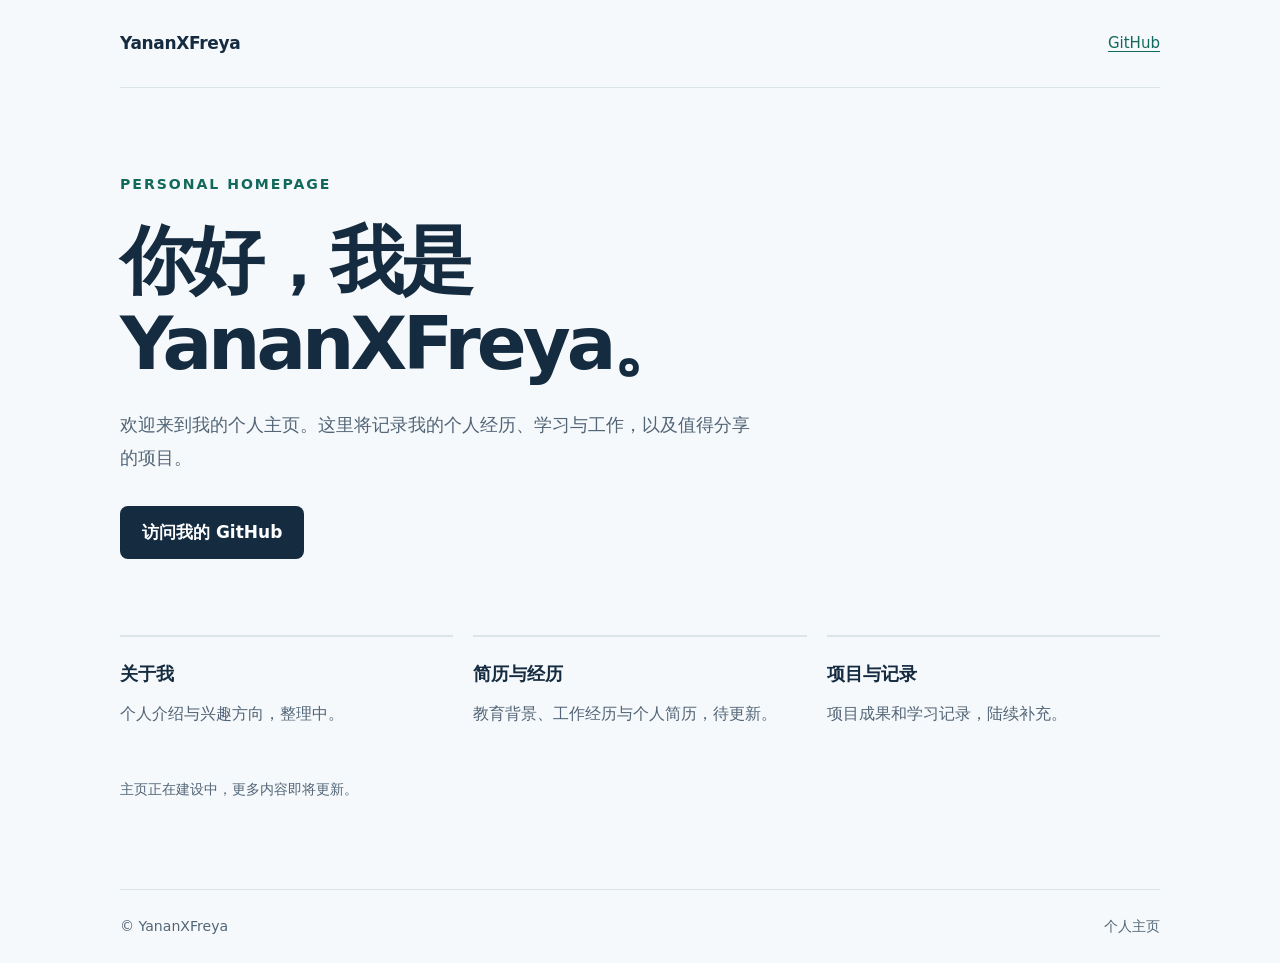
==== index.html @ f28daac6 "Add personal homepage: index.html" ====
<!doctype html>
<html lang="zh-CN">
<head>
  <meta charset="utf-8">
  <meta name="viewport" content="width=device-width, initial-scale=1">
  <meta name="description" content="YananXFreya 的个人主页。简历、个人经历与项目记录将陆续更新。">
  <meta name="color-scheme" content="light">
  <title>YananXFreya · 个人主页</title>
  <style>
    :root { color-scheme: light; --ink: #142b40; --muted: #526577; --accent: #11685b; --line: #dce5e8; }
    * { box-sizing: border-box; }
    body { margin: 0; background: #f6f9fb; color: var(--ink); font: 17px/1.8 system-ui, -apple-system, "Segoe UI", "Microsoft YaHei", sans-serif; }
    a { color: var(--accent); text-underline-offset: .22em; }
    a:focus-visible { outline: 3px solid var(--accent); outline-offset: 5px; }
    .wrap { width: min(100% - 48px, 1040px); margin: 0 auto; }
    header { display: flex; align-items: center; justify-content: space-between; gap: 24px; padding: 28px 0; border-bottom: 1px solid var(--line); }
    .brand { font-weight: 700; letter-spacing: -.02em; text-decoration: none; color: var(--ink); }
    .github { font-size: .94rem; }
    main { padding: 84px 0 72px; }
    .eyebrow { color: var(--accent); font-size: .88rem; letter-spacing: .14em; font-weight: 650; }
    h1 { font-size: clamp(2.5rem, 6.4vw, 4.6rem); letter-spacing: -.055em; line-height: 1.13; margin: 22px 0 24px; overflow-wrap: anywhere; }
    .intro { max-width: 630px; color: var(--muted); font-size: 1.13rem; margin: 0; }
    .button { display: inline-flex; margin-top: 32px; padding: 11px 22px; border-radius: 8px; background: var(--ink); color: #fff; text-decoration: none; font-weight: 600; }
    .button:hover { background: #23455f; }
    .sections { display: grid; grid-template-columns: repeat(3, minmax(0, 1fr)); gap: 20px; margin-top: 76px; }
    .section { border-top: 2px solid var(--line); padding-top: 20px; }
    h2 { font-size: 1.15rem; margin: 0 0 10px; }
    .section p { color: var(--muted); font-size: 1rem; margin: 0; }
    .note { margin-top: 48px; color: var(--muted); font-size: .9rem; }
    footer { border-top: 1px solid var(--line); padding: 24px 0; color: var(--muted); font-size: .88rem; display: flex; justify-content: space-between; gap: 16px; flex-wrap: wrap; }
    @media (max-width: 640px) {
      .wrap { width: calc(100% - 36px); }
      header { padding: 22px 0; }
      main { padding: 54px 0 48px; }
      .sections { grid-template-columns: 1fr; gap: 28px; margin-top: 50px; }
    }
  </style>
</head>
<body>
  <div class="wrap">
    <header>
      <a class="brand" href="./" aria-label="YananXFreya 个人主页">YananXFreya</a>
      <a class="github" href="https://github.com/YananXFreya">GitHub</a>
    </header>
    <main>
      <div class="eyebrow">PERSONAL HOMEPAGE</div>
      <h1>你好，我是<br>YananXFreya。</h1>
      <p class="intro">欢迎来到我的个人主页。这里将记录我的个人经历、学习与工作，以及值得分享的项目。</p>
      <a class="button" href="https://github.com/YananXFreya">访问我的 GitHub</a>
      <div class="sections" aria-label="主页内容">
        <section class="section">
          <h2>关于我</h2>
          <p>个人介绍与兴趣方向，整理中。</p>
        </section>
        <section class="section">
          <h2>简历与经历</h2>
          <p>教育背景、工作经历与个人简历，待更新。</p>
        </section>
        <section class="section">
          <h2>项目与记录</h2>
          <p>项目成果和学习记录，陆续补充。</p>
        </section>
      </div>
      <p class="note">主页正在建设中，更多内容即将更新。</p>
    </main>
    <footer><span>© YananXFreya</span><span>个人主页</span></footer>
  </div>
</body>
</html>
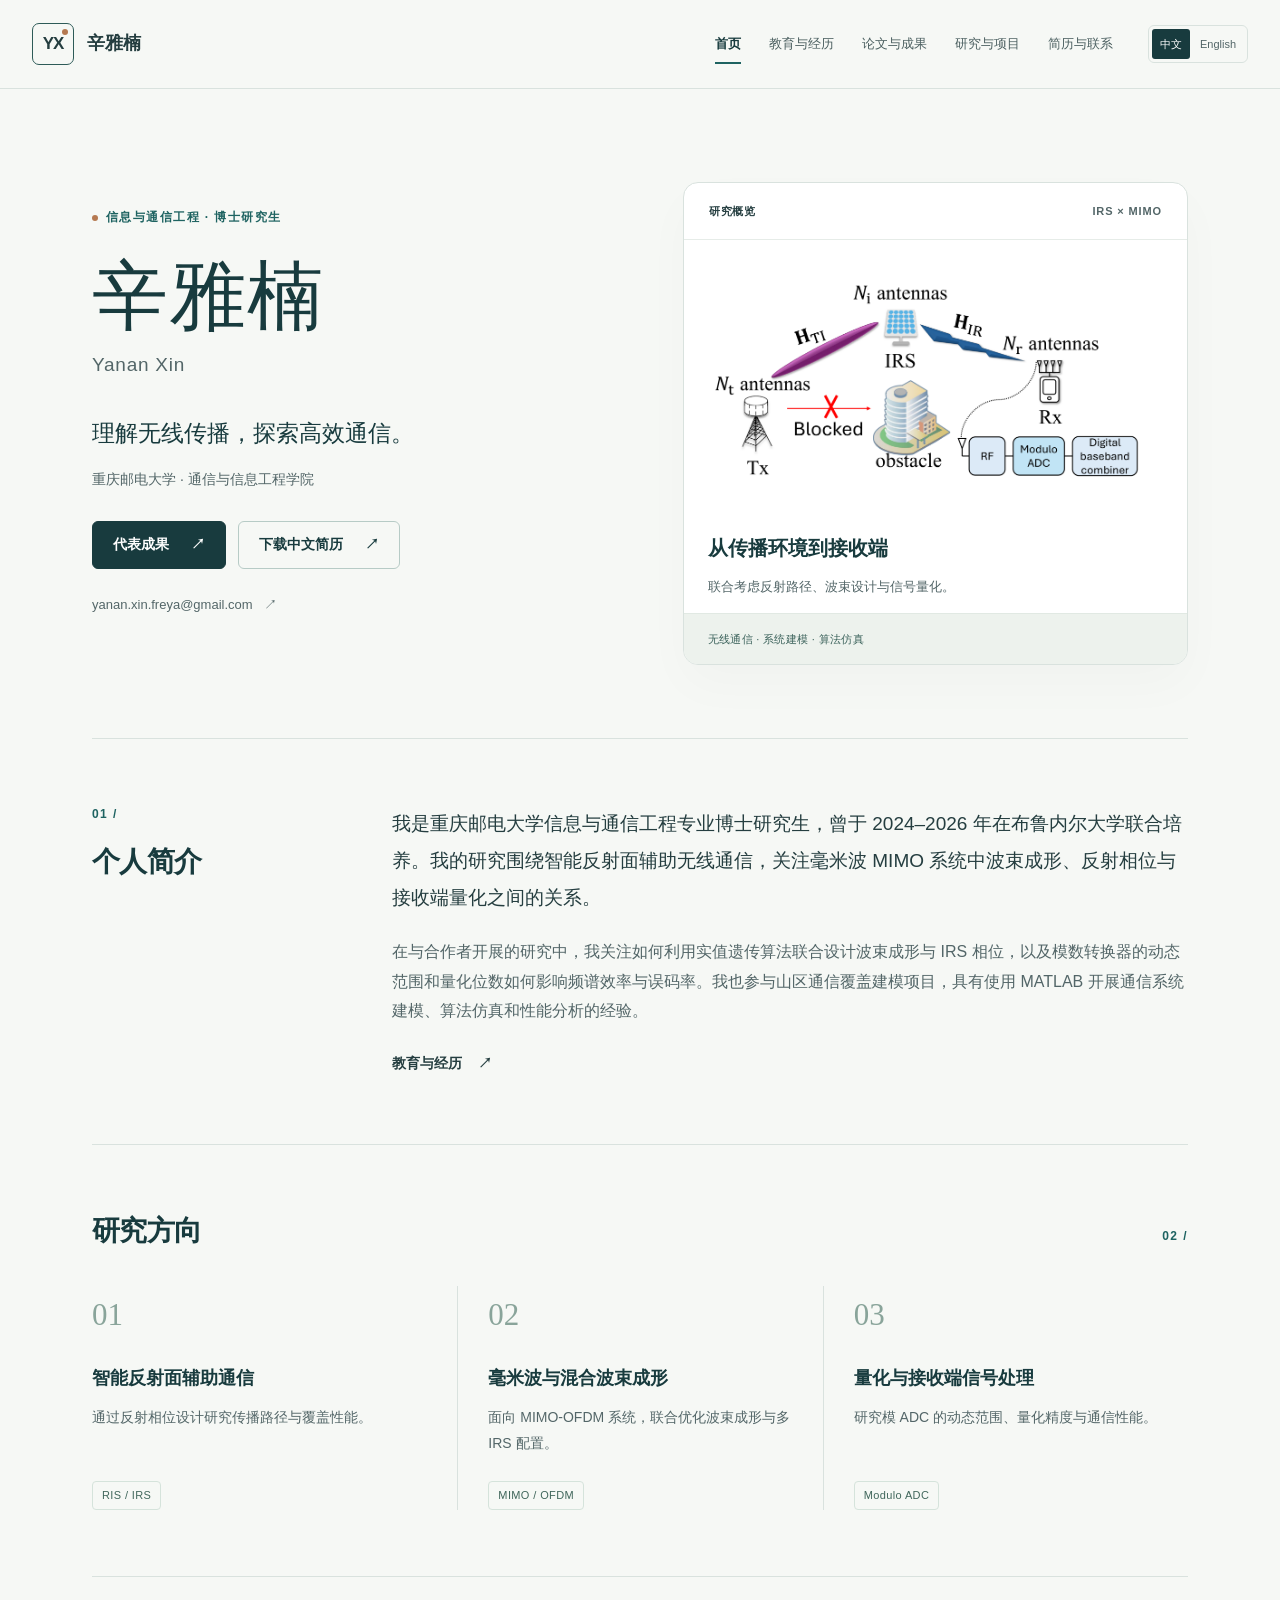
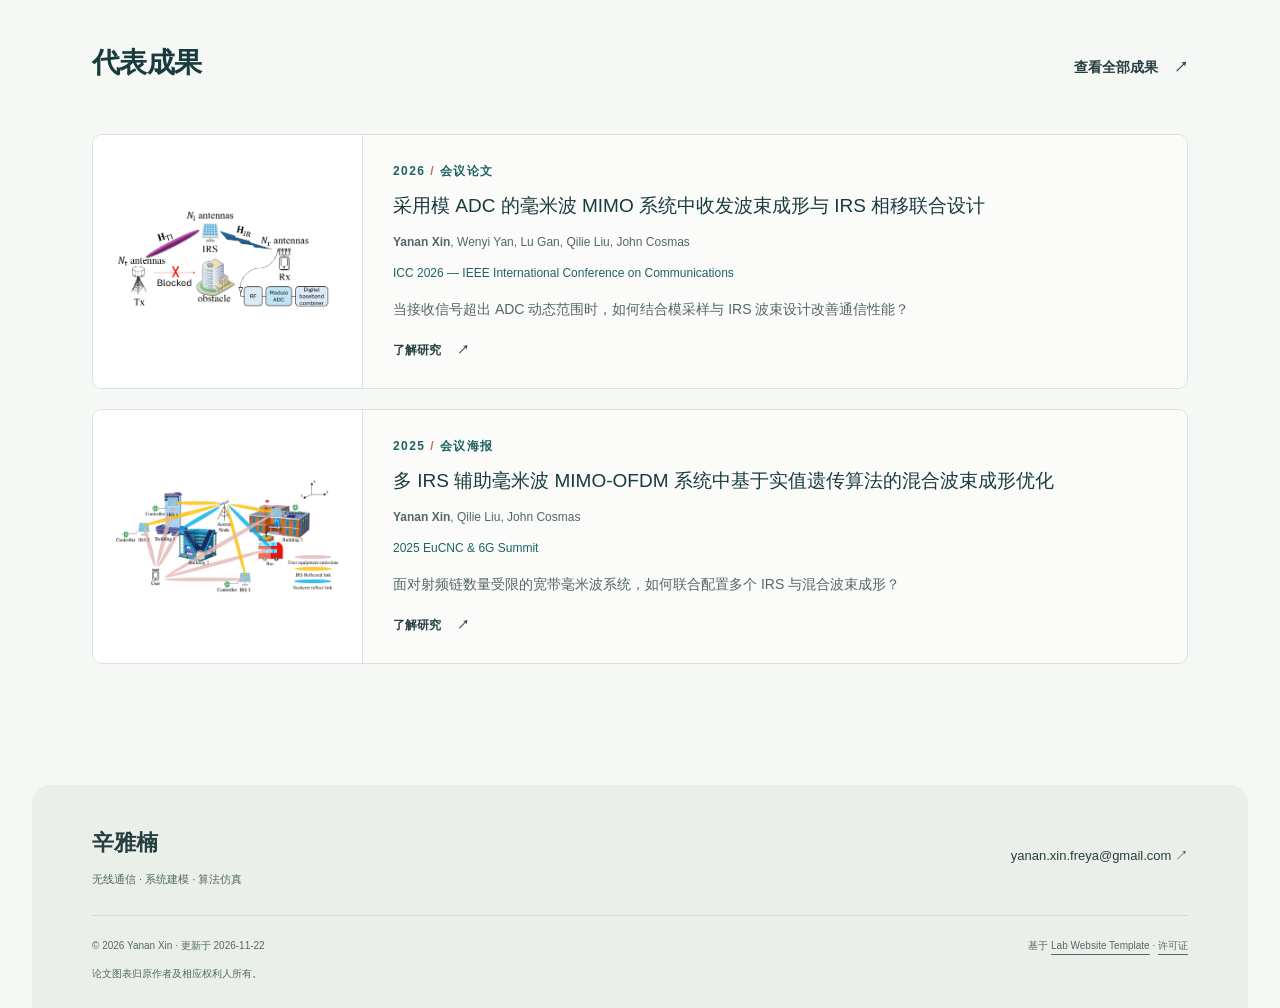
==== commit 8d1eb847: "Build bilingual personal academic website with verified content and public CVs" ====
--- a/index.html
+++ b/index.html
@@ -1,69 +1,29 @@
 <!doctype html>
-<html lang="zh-CN">
-<head>
-  <meta charset="utf-8">
-  <meta name="viewport" content="width=device-width, initial-scale=1">
-  <meta name="description" content="YananXFreya 的个人主页。简历、个人经历与项目记录将陆续更新。">
-  <meta name="color-scheme" content="light">
-  <title>YananXFreya · 个人主页</title>
-  <style>
-    :root { color-scheme: light; --ink: #142b40; --muted: #526577; --accent: #11685b; --line: #dce5e8; }
-    * { box-sizing: border-box; }
-    body { margin: 0; background: #f6f9fb; color: var(--ink); font: 17px/1.8 system-ui, -apple-system, "Segoe UI", "Microsoft YaHei", sans-serif; }
-    a { color: var(--accent); text-underline-offset: .22em; }
-    a:focus-visible { outline: 3px solid var(--accent); outline-offset: 5px; }
-    .wrap { width: min(100% - 48px, 1040px); margin: 0 auto; }
-    header { display: flex; align-items: center; justify-content: space-between; gap: 24px; padding: 28px 0; border-bottom: 1px solid var(--line); }
-    .brand { font-weight: 700; letter-spacing: -.02em; text-decoration: none; color: var(--ink); }
-    .github { font-size: .94rem; }
-    main { padding: 84px 0 72px; }
-    .eyebrow { color: var(--accent); font-size: .88rem; letter-spacing: .14em; font-weight: 650; }
-    h1 { font-size: clamp(2.5rem, 6.4vw, 4.6rem); letter-spacing: -.055em; line-height: 1.13; margin: 22px 0 24px; overflow-wrap: anywhere; }
-    .intro { max-width: 630px; color: var(--muted); font-size: 1.13rem; margin: 0; }
-    .button { display: inline-flex; margin-top: 32px; padding: 11px 22px; border-radius: 8px; background: var(--ink); color: #fff; text-decoration: none; font-weight: 600; }
-    .button:hover { background: #23455f; }
-    .sections { display: grid; grid-template-columns: repeat(3, minmax(0, 1fr)); gap: 20px; margin-top: 76px; }
-    .section { border-top: 2px solid var(--line); padding-top: 20px; }
-    h2 { font-size: 1.15rem; margin: 0 0 10px; }
-    .section p { color: var(--muted); font-size: 1rem; margin: 0; }
-    .note { margin-top: 48px; color: var(--muted); font-size: .9rem; }
-    footer { border-top: 1px solid var(--line); padding: 24px 0; color: var(--muted); font-size: .88rem; display: flex; justify-content: space-between; gap: 16px; flex-wrap: wrap; }
-    @media (max-width: 640px) {
-      .wrap { width: calc(100% - 36px); }
-      header { padding: 22px 0; }
-      main { padding: 54px 0 48px; }
-      .sections { grid-template-columns: 1fr; gap: 28px; margin-top: 50px; }
-    }
-  </style>
-</head>
-<body>
-  <div class="wrap">
-    <header>
-      <a class="brand" href="./" aria-label="YananXFreya 个人主页">YananXFreya</a>
-      <a class="github" href="https://github.com/YananXFreya">GitHub</a>
-    </header>
-    <main>
-      <div class="eyebrow">PERSONAL HOMEPAGE</div>
-      <h1>你好，我是<br>YananXFreya。</h1>
-      <p class="intro">欢迎来到我的个人主页。这里将记录我的个人经历、学习与工作，以及值得分享的项目。</p>
-      <a class="button" href="https://github.com/YananXFreya">访问我的 GitHub</a>
-      <div class="sections" aria-label="主页内容">
-        <section class="section">
-          <h2>关于我</h2>
-          <p>个人介绍与兴趣方向，整理中。</p>
-        </section>
-        <section class="section">
-          <h2>简历与经历</h2>
-          <p>教育背景、工作经历与个人简历，待更新。</p>
-        </section>
-        <section class="section">
-          <h2>项目与记录</h2>
-          <p>项目成果和学习记录，陆续补充。</p>
-        </section>
-      </div>
-      <p class="note">主页正在建设中，更多内容即将更新。</p>
-    </main>
-    <footer><span>© YananXFreya</span><span>个人主页</span></footer>
-  </div>
-</body>
-</html>
+<html lang="zh-CN" data-dark="false"><head><meta charset="utf-8"><meta name="viewport" content="width=device-width, initial-scale=1">
+<title>辛雅楠 · 首页</title><meta name="description" content="我是重庆邮电大学信息与通信工程专业博士研究生，曾于 2024–2026 年在布鲁内尔大学联合培养。我的研究围绕智能反射面辅助无线通信，关注毫米波 MIMO 系统中波束成形、反射相位与接收端量化之间的关系。"><meta name="theme-color" content="#153f40"><link rel="canonical" href="https://yananxfreya.github.io/">
+<link rel="alternate" hreflang="zh-CN" href="https://yananxfreya.github.io/zh/"><link rel="alternate" hreflang="en" href="https://yananxfreya.github.io/en/"><link rel="alternate" hreflang="x-default" href="https://yananxfreya.github.io/zh/">
+<meta property="og:title" content="辛雅楠 · 首页"><meta property="og:type" content="website"><meta property="og:url" content="https://yananxfreya.github.io/"><meta property="og:description" content="理解无线传播，探索高效通信。"><link rel="icon" type="image/svg+xml" href="/assets/favicon.svg">
+<link rel="stylesheet" href="/assets/template.css"><link rel="stylesheet" href="/assets/site.css"><script src="/assets/site.js" defer></script><script type="application/ld+json">{"@context": "https://schema.org", "@type": "Person", "name": "Yanan Xin", "alternateName": "辛雅楠", "url": "https://yananxfreya.github.io", "sameAs": ["https://github.com/YananXFreya"], "affiliation": {"@type": "CollegeOrUniversity", "name": "Chongqing University of Posts and Telecommunications"}}</script></head>
+<body data-language="zh" data-page="home" data-root="true"><a class="skip-link" href="#main">跳至正文</a>
+<header class="site-header"><div class="header-inner"><a href="/zh/" class="brand" aria-label="辛雅楠 · 首页"><span class="monogram" aria-hidden="true">YX<span></span></span><span>辛雅楠</span></a>
+<button class="menu-toggle" aria-expanded="false" aria-controls="site-nav" aria-label="展开导航"><span></span><span></span></button><nav id="site-nav" class="site-nav" aria-label="主导航"><a href="/zh/" aria-current="page">首页</a><a href="/zh/education/">教育与经历</a><a href="/zh/publications/">论文与成果</a><a href="/zh/projects/">研究与项目</a><a href="/zh/contact/">简历与联系</a></nav><div class="language-switch" aria-label="语言"><a class="lang-link" href="/zh/" lang="zh" hreflang="zh" data-lang="zh" aria-current="true">中文</a><a class="lang-link" href="/en/" lang="en" hreflang="en" data-lang="en">English</a></div></div></header>
+<main id="main"><section class="hero"><div class="hero-copy"><div class="eyebrow"><span class="status-dot"></span>信息与通信工程 · 博士研究生</div>
+      <h1>辛雅楠</h1><p class="name-sub">Yanan Xin</p>
+      <p class="tagline">理解无线传播，探索高效通信。</p><p class="affiliation">重庆邮电大学 · 通信与信息工程学院</p>
+      <div class="actions"><a class="button primary" href="/zh/publications/">代表成果<span aria-hidden="true">↗</span></a><a class="button" href="/assets/cv/yanan-xin-zh.pdf" download>下载中文简历<span aria-hidden="true">↗</span></a></div>
+      <a class="hero-email" href="mailto:yanan.xin.freya@gmail.com">yanan.xin.freya@gmail.com <span aria-hidden="true">↗</span></a></div>
+      <div class="research-panel"><div class="panel-top"><span>研究概览</span><span>IRS × MIMO</span></div>
+      <figure><img src="/assets/images/modulo-system.webp" alt="IRS 辅助毫米波 MIMO 系统与接收端模 ADC 结构图" width="1600" height="830" fetchpriority="high"><figcaption>从传播环境到接收端</figcaption></figure>
+      <p>联合考虑反射路径、波束设计与信号量化。</p><div class="panel-bottom">无线通信 · 系统建模 · 算法仿真</div></div></section><section class="about section-split"><div><span class="eyebrow">01 /</span><h2>个人简介</h2></div><div class="prose"><p class="large-text">我是重庆邮电大学信息与通信工程专业博士研究生，曾于 2024–2026 年在布鲁内尔大学联合培养。我的研究围绕智能反射面辅助无线通信，关注毫米波 MIMO 系统中波束成形、反射相位与接收端量化之间的关系。</p><p>在与合作者开展的研究中，我关注如何利用实值遗传算法联合设计波束成形与 IRS 相位，以及模数转换器的动态范围和量化位数如何影响频谱效率与误码率。我也参与山区通信覆盖建模项目，具有使用 MATLAB 开展通信系统建模、算法仿真和性能分析的经验。</p><a class="text-link" href="/zh/education/">教育与经历 <span aria-hidden="true">↗</span></a></div></section><section class="interests"><div class="section-title"><h2>研究方向</h2><span class="eyebrow">02 /</span></div><div class="grid interest-grid"><article class="interest"><span class="index">01</span><h3>智能反射面辅助通信</h3><p>通过反射相位设计研究传播路径与覆盖性能。</p><span class="topic-tag">RIS / IRS</span></article><article class="interest"><span class="index">02</span><h3>毫米波与混合波束成形</h3><p>面向 MIMO-OFDM 系统，联合优化波束成形与多 IRS 配置。</p><span class="topic-tag">MIMO / OFDM</span></article><article class="interest"><span class="index">03</span><h3>量化与接收端信号处理</h3><p>研究模 ADC 的动态范围、量化精度与通信性能。</p><span class="topic-tag">Modulo ADC</span></article></div></section><section><div class="section-title"><h2>代表成果</h2><a class="text-link" href="/zh/publications/">查看全部成果 <span aria-hidden="true">↗</span></a></div><div class="citation-container"><article class="citation">
+      <a class="citation-image" href="/zh/publications/#modulo-adc" tabindex="-1" aria-hidden="true"><img src="/assets/images/modulo-system.webp" alt="" loading="lazy" width="900" height="470"></a>
+      <div class="citation-text"><div class="eyebrow">2026 <span> / </span> 会议论文</div>
+      <h3 class="citation-title"><a href="/zh/publications/#modulo-adc">采用模 ADC 的毫米波 MIMO 系统中收发波束成形与 IRS 相移联合设计</a></h3>
+      <div class="citation-authors"><strong>Yanan Xin</strong>, Wenyi Yan, Lu Gan, Qilie Liu, John Cosmas</div><div class="citation-details">ICC 2026 — IEEE International Conference on Communications</div>
+      <p class="citation-description">当接收信号超出 ADC 动态范围时，如何结合模采样与 IRS 波束设计改善通信性能？</p>
+      <a class="text-link" href="/zh/publications/#modulo-adc">了解研究 <span aria-hidden="true">↗</span></a></div></article><article class="citation">
+      <a class="citation-image" href="/zh/publications/#multi-irs" tabindex="-1" aria-hidden="true"><img src="/assets/images/multi-irs-system.webp" alt="" loading="lazy" width="900" height="470"></a>
+      <div class="citation-text"><div class="eyebrow">2025 <span> / </span> 会议海报</div>
+      <h3 class="citation-title"><a href="/zh/publications/#multi-irs">多 IRS 辅助毫米波 MIMO-OFDM 系统中基于实值遗传算法的混合波束成形优化</a></h3>
+      <div class="citation-authors"><strong>Yanan Xin</strong>, Qilie Liu, John Cosmas</div><div class="citation-details">2025 EuCNC &amp; 6G Summit</div>
+      <p class="citation-description">面对射频链数量受限的宽带毫米波系统，如何联合配置多个 IRS 与混合波束成形？</p>
+      <a class="text-link" href="/zh/publications/#multi-irs">了解研究 <span aria-hidden="true">↗</span></a></div></article></div></section></main><footer class="site-footer"><div class="footer-main"><div><a class="footer-name" href="/zh/">辛雅楠</a><p>无线通信 · 系统建模 · 算法仿真</p></div><a href="mailto:yanan.xin.freya@gmail.com">yanan.xin.freya@gmail.com <span aria-hidden="true">↗</span></a></div><div class="footer-meta"><span>© 2026 Yanan Xin · 更新于 2026-11-22</span><span>基于 <a href="https://github.com/greenelab/lab-website-template">Lab Website Template</a> · <a href="/LICENSE.md">许可证</a></span></div><p class="rights">论文图表归原作者及相应权利人所有。</p></footer></body></html>
--- a/assets/template.css
+++ b/assets/template.css
@@ -0,0 +1 @@
+[data-dark=false]{--primary: #0795d9;--secondary: #7dd3fc;--text: #000000;--background: #ffffff;--background-alt: #fafafa;--light-gray: #e0e0e0;--gray: #808080;--dark-gray: #404040;--overlay: #00000020}[data-dark=true]{--primary: #0795d9;--secondary: #075985;--text: #ffffff;--background: #181818;--background-alt: #1c1c1c;--light-gray: #404040;--gray: #808080;--dark-gray: #b0b0b0;--overlay: #ffffff10}:root{--title: "Barlow", sans-serif;--heading: "Barlow", sans-serif;--body: "Barlow", sans-serif;--code: "Roboto Mono", monospace;--large: 1.2rem;--xl: 1.4rem;--xxl: 1.6rem;--thin: 200;--regular: 400;--semi-bold: 500;--bold: 600;--spacing: 2;--compact: 1.5;--rounded: 3px;--shadow: 0 0 10px 0 var(--overlay);--transition: 0.2s ease}*,::before,::after{box-sizing:border-box;-moz-text-size-adjust:none;-webkit-text-size-adjust:none;text-size-adjust:none}.grid{display:grid;--repeat: 3;grid-template-columns:repeat(var(--repeat), 1fr);justify-content:center;align-items:flex-start;gap:40px;margin:40px 0}.grid>*{min-width:0;min-height:0;width:100%;margin:0 !important}@media(max-width: 750px){.grid{--repeat: 2}}@media(max-width: 500px){.grid{--repeat: 1}}.grid[data-style=square]{align-items:center}.grid[data-style=square]>*{aspect-ratio:1/1}.grid[data-style=square] img{aspect-ratio:1/1;object-fit:cover;max-width:unset;max-height:unset}.grid>:where(h1,h2,h3,h4,h5,h6){display:none}.feature{display:flex;justify-content:center;align-items:center;gap:40px;margin:40px 0}.feature-image{flex-shrink:0;width:40%;aspect-ratio:3/2;border-radius:var(--rounded);overflow:hidden;box-shadow:var(--shadow)}.feature-image img{width:100%;height:100%;object-fit:cover}.feature-text{flex-grow:1}.feature-title{font-size:var(--large);text-align:center;font-family:var(--heading);font-weight:var(--semi-bold)}.feature[data-flip]{flex-direction:row-reverse}@media(max-width: 800px){.feature{flex-direction:column !important}.feature-image{width:100%;max-width:400px}}.citation-container{container-type:inline-size}.citation{display:flex;margin:20px 0;border-radius:var(--rounded);background:var(--background);overflow:hidden;box-shadow:var(--shadow)}.citation-image{position:relative;width:180px;flex-shrink:0}.citation-image img{position:absolute;inset:0;width:100%;height:100%;object-fit:contain}.citation-text{position:relative;display:inline-flex;flex-wrap:wrap;gap:10px;max-width:100%;height:min-content;padding:20px;padding-left:30px;text-align:left;overflow-wrap:break-word;z-index:0}.citation-title,.citation-authors,.citation-details,.citation-description{width:100%}.citation-title{font-weight:var(--semi-bold)}.citation-text>.icon{position:absolute;top:20px;right:20px;color:var(--light-gray);opacity:.5;font-size:30px;z-index:-1}.citation-publisher{text-transform:capitalize}.citation-description{color:var(--gray)}.citation-buttons{display:flex;flex-wrap:wrap;gap:10px}.citation-buttons .button{margin:0}.citation-text>.tags{display:inline-flex;justify-content:flex-start;margin:0}@container (max-width: 800px){.citation{flex-direction:column}.citation-image{width:unset;height:180px}}
--- a/assets/site.css
+++ b/assets/site.css
@@ -0,0 +1,12 @@
+/* Personal adaptation of Greene Lab's Lab Website Template. See LICENSE.md. */
+:root{--title:Arial,"Microsoft YaHei","PingFang SC",sans-serif;--heading:var(--title);--body:var(--title);--ink:#183b3e;--muted:#536668;--line:#d9e2de;--paper:#f6f8f5;--accent:#b57951;--rounded:12px;--shadow:0 6px 24px #143d3b08;--spacing:1.85}
+[data-dark="false"]{--primary:#1e6361;--secondary:#dfebe4;--text:#253e40;--background:#fff;--background-alt:#f6f8f5;--gray:#536668;--overlay:#143d3b08}
+html{scroll-behavior:smooth;scroll-padding-top:110px}body{margin:0;background:var(--paper);color:var(--text);font-family:var(--body);font-size:16px;line-height:1.85;-webkit-font-smoothing:antialiased}a{color:inherit;text-decoration:none;text-underline-offset:5px}a:hover{color:var(--primary)}p{margin:0 0 1.1em}h1,h2,h3{color:var(--ink);font-weight:600;line-height:1.45;margin:0 0 .8em}h1{font-size:48px;letter-spacing:-.035em}h2{font-size:28px;letter-spacing:-.025em}h3{font-size:19px}img{display:block;width:100%;height:auto;max-width:100%}button{font:inherit}::selection{background:#c9dfd5}a:focus-visible,button:focus-visible{outline:3px solid #b57951;outline-offset:5px}strong{font-weight:700}main{max-width:1160px;margin:auto;padding:0 32px}main>section{padding:66px 0;border-bottom:1px solid var(--line)}main>section:last-child{border-bottom:0}main>section.page-heading{padding:66px 0 46px}.muted{color:var(--muted)}.eyebrow{font-size:12px;letter-spacing:.09em;font-weight:600;line-height:1.6;color:var(--primary)}html[lang="zh-CN"] .eyebrow{letter-spacing:.12em}.eyebrow span{color:var(--accent)}.lead{font-size:18px;max-width:760px;color:var(--muted);line-height:1.85}.text-link{font-weight:600;font-size:14px;display:inline-flex;gap:16px;align-items:center}.text-link:hover{text-decoration:underline}.button{display:inline-flex;align-items:center;justify-content:space-between;gap:22px;padding:12px 20px;min-height:48px;border:1px solid #b7cbc6;border-radius:6px;font-size:14px;font-weight:600;line-height:1.5;background:transparent;color:var(--ink);transition:background .2s,border-color .2s}.button.primary{background:var(--ink);color:white;border-color:var(--ink)}.button:hover{background:#e2ece6;border-color:#527a73;color:var(--ink)}.button.primary:hover{background:#255b5a;color:white}.actions{display:flex;flex-wrap:wrap;gap:12px}.skip-link{position:fixed;left:16px;top:-100px;z-index:1000;background:var(--ink);color:white;padding:12px}.skip-link:focus{top:10px}.site-header{position:sticky;top:0;z-index:50;background:#f6f8f5f5;backdrop-filter:blur(16px);border-bottom:1px solid var(--line)}.header-inner{max-width:1280px;margin:auto;padding:0 32px;min-height:88px;display:flex;align-items:center;gap:35px}.brand{display:flex;align-items:center;gap:13px;font-size:18px;font-weight:700;white-space:nowrap}.monogram{width:42px;height:42px;display:grid;place-items:center;border:1px solid #2e5b58;border-radius:7px;font-size:17px;position:relative;letter-spacing:-1px}.monogram span{position:absolute;width:6px;height:6px;background:var(--accent);border-radius:50%;top:5px;right:5px}.site-nav{display:flex;gap:28px;align-items:center;margin-left:auto}.site-nav>a{font-size:13px;position:relative;padding:30px 0;color:#4c6061;white-space:nowrap}.site-nav>a[aria-current="page"]{color:var(--ink);font-weight:700}.site-nav>a[aria-current="page"]:after{content:"";position:absolute;bottom:22px;left:0;right:0;height:2px;background:var(--primary)}.language-switch{display:flex;gap:2px;padding:3px;border:1px solid var(--line);border-radius:6px;flex-shrink:0}.lang-link{font-size:11px;padding:5px 8px;color:var(--muted);border-radius:3px}.lang-link[aria-current="true"]{background:var(--ink);color:#fff}.menu-toggle{display:none}.hero{display:grid;grid-template-columns:1.05fr 1fr;gap:60px;align-items:center;min-height:650px}.hero h1{font-size:76px;font-weight:500;line-height:1.2;margin:22px 0 6px;letter-spacing:.02em}.hero .name-sub{font-size:19px;letter-spacing:.04em;color:var(--muted);margin-bottom:32px}.hero .tagline{font-size:23px;font-weight:500;line-height:1.7;color:var(--ink);max-width:470px;margin-bottom:14px}.affiliation{font-size:14px;color:var(--muted);max-width:480px}.hero .actions{margin-top:28px}.hero-email{font-size:13px;display:inline-block;margin-top:24px;color:var(--muted);overflow-wrap:anywhere}.hero-email span{margin-left:8px}.status-dot{width:6px;height:6px;display:inline-block;background:#b57951;border-radius:50%;vertical-align:middle;margin-right:8px}.research-panel{background:#fff;border:1px solid var(--line);border-radius:15px;box-shadow:0 20px 50px #143d3b06;overflow:hidden;transform:translateY(10px)}.panel-top{padding:18px 25px;display:flex;justify-content:space-between;gap:14px;font-size:11px;font-weight:600;letter-spacing:.08em;border-bottom:1px solid #e6ece8}.panel-top span:last-child{color:var(--muted)}.research-panel figure{margin:28px 24px 0}.research-panel img{aspect-ratio:1.93;object-fit:contain;max-height:270px}.research-panel figcaption{color:var(--ink);font-weight:600;font-size:20px;margin:26px 0 8px}.research-panel>p{padding:0 24px;font-size:13px;color:var(--muted)}.panel-bottom{background:#edf2ed;border-top:1px solid #e1e9e3;padding:15px 24px;color:#3b625b;font-size:11px;letter-spacing:.03em}.section-split{display:grid;grid-template-columns:230px 1fr;gap:70px}.section-split h2{margin-top:5px}.section-split .eyebrow{display:block;margin-bottom:18px}.large-text{font-size:19px;line-height:1.95}.prose>p:last-of-type{color:var(--muted);font-size:16px}.prose .text-link{margin-top:8px}.section-title{display:flex;align-items:baseline;justify-content:space-between;gap:20px;margin-bottom:30px}.section-title h2{margin:0}.interest-grid{margin:34px 0 0;gap:0!important}.interest{padding:0 30px;border-left:1px solid var(--line)}.interest:first-child{padding-left:0;border:0}.interest:last-child{padding-right:0}.index{display:block;font-family:Georgia,serif;font-size:31px;color:#89a49a;margin-bottom:22px}.interest h3{font-size:18px}.interest p{color:var(--muted);font-size:14px;min-height:58px}.topic-tag{font-size:11px;display:inline-block;line-height:1.4;border:1px solid #d5e3db;border-radius:4px;padding:6px 9px;color:#41675c;letter-spacing:.035em}.citation{border:1px solid var(--line);box-shadow:none;margin:20px 0;border-radius:10px}.citation-image{width:270px;background:white;display:block;border-right:1px solid var(--line)}.citation-image img{padding:22px;object-fit:contain}.citation-text{gap:9px;padding:27px 30px;background:#fbfcfa}.citation-title{font-size:19px;line-height:1.65;margin:0}.citation-title a:hover{text-decoration:underline}.citation-authors{font-size:12px;color:var(--muted)}.citation-details{font-size:12px;color:var(--primary)}.citation-description{font-size:14px;line-height:1.85;margin:4px 0 7px}.citation .text-link{font-size:12px}.page-heading h1{margin:14px 0 14px}.page-heading p{margin-bottom:0}.timeline{position:relative;padding-left:28px;border-left:1px solid #b6cbc2}.timeline-item{position:relative;padding-bottom:48px}.timeline-item:last-child{padding-bottom:0}.timeline-item:before{content:"";position:absolute;left:-34px;top:7px;width:11px;height:11px;border:2px solid var(--paper);background:var(--primary);border-radius:50%;box-shadow:0 0 0 1px #9cbbb0}.timeline-date{font-size:12px;font-weight:600;letter-spacing:.05em;color:var(--primary);margin-bottom:11px}.timeline-item h3,.visit h3{font-size:23px;margin-bottom:8px}.degree{font-weight:600;margin-bottom:9px}.timeline-item p:not(.degree),.visit p:not(.degree){font-size:14px;color:var(--muted)}.visit{background:#eaf0ea;border:1px solid var(--line);padding:28px;border-radius:10px}.skill-list{display:grid;grid-template-columns:1fr 1fr;gap:35px}.skill-list h3{font-size:17px}.skill-list p{font-size:14px;color:var(--muted)}.paper-nav{display:flex;gap:30px;padding:24px 0;border-bottom:1px solid var(--line);font-size:13px;font-weight:600}.paper-nav a{display:inline-flex;gap:12px}.publication{padding:58px 0;border-bottom:1px solid var(--line);scroll-margin-top:105px}.publication-header{max-width:950px}.publication h2{font-size:28px;line-height:1.6;margin:12px 0 15px}.original-title{font-size:15px;line-height:1.7;color:var(--muted)}.authors{font-size:14px;margin-bottom:12px}.venue{font-size:15px;color:var(--primary);font-weight:600;margin-bottom:5px}.publication-header .muted,.doi{font-size:13px;margin-bottom:5px;overflow-wrap:anywhere}.doi a{text-decoration:underline}.publication-header .actions{margin:23px 0 34px}.publication-header .button{font-size:12px;min-height:43px}.research-summary{display:grid;grid-template-columns:repeat(3,minmax(0,1fr));gap:30px;border-top:1px solid var(--line);padding-top:30px}.research-summary h3{font-size:15px}.research-summary p{font-size:14px;line-height:1.95;color:var(--muted)}.figure-heading{font-size:17px;margin-top:28px;margin-bottom:22px}.figure-grid{display:grid;grid-template-columns:1fr 1fr;gap:30px}.figure-grid figure{margin:0;border:1px solid var(--line);border-radius:10px;background:white;overflow:hidden}.figure-grid figure>a{display:flex;align-items:center;justify-content:center;height:330px;padding:25px}.figure-grid img{width:100%;height:100%;object-fit:contain}.figure-grid figcaption{padding:19px 24px;background:#eef3ee;font-size:12px;line-height:1.9;color:#47605d;border-top:1px solid var(--line)}.editorial-note{padding:28px 0 45px;font-size:12px;color:var(--muted)}main>section.projects{padding-top:0}.project{display:grid;grid-template-columns:90px 1fr;gap:35px;padding:42px 0;border-bottom:1px solid var(--line)}.project:last-child{border:0;padding-bottom:0}.project-number{font:40px/1.5 Georgia,serif;color:#8eaa9e}.project h2{font-size:25px;margin:10px 0}.project-category{font-size:13px;color:var(--primary);margin-bottom:20px}.project>div>p:not(.project-category){max-width:800px;font-size:15px}.project-outcome{color:var(--muted)}.contact-grid{display:grid;grid-template-columns:1fr 1fr;gap:60px}.cv-panel{background:#e7eee6;border:1px solid #d6e0d5;border-radius:12px;padding:34px;position:relative}.cv-panel h2{margin-top:15px}.cv-panel p{font-size:14px;color:#47605d;position:relative;z-index:1}.cv-mark{font:70px/1 Georgia,serif;color:#809e87;display:flex;align-items:end;gap:20px;margin:35px 0}.cv-mark span{font:11px/1.6 Arial,sans-serif;letter-spacing:.14em;border-bottom:1px solid #809e87;padding:0 30px 3px 0}.cv-downloads{display:flex;flex-direction:column;gap:12px}.contact-info{padding:10px 0}.contact-info>p{color:var(--muted);font-size:15px}.contact-info dl{margin:30px 0}.contact-info dt{font-size:12px;color:var(--muted);margin-bottom:6px}.contact-info dd{font-size:16px;margin:0 0 25px;overflow-wrap:anywhere}.contact-info dd a{text-decoration:underline;text-decoration-color:#b6cbc2}.site-footer{max-width:1216px;margin:35px auto 0;padding:38px 60px 24px;background:#eaf0e9;border-radius:18px 18px 0 0}.footer-main{display:flex;justify-content:space-between;align-items:center;gap:20px;padding-bottom:25px;border-bottom:1px solid #cfdcd2}.footer-name{font-size:22px;font-weight:600}.footer-main p{font-size:11px;color:var(--muted);margin:6px 0 0}.footer-main>a{font-size:13px;overflow-wrap:anywhere}.footer-meta{display:flex;flex-wrap:wrap;justify-content:space-between;gap:14px;font-size:10px;color:var(--muted);margin-top:21px}.footer-meta a{text-decoration:underline}.rights{font-size:10px;color:var(--muted);margin:10px 0 0}html[lang="en"] .hero h1{font-family:Georgia,serif;font-size:78px;letter-spacing:-.05em}html[lang="en"] .hero .tagline{font-size:23px;line-height:1.5}html[lang="en"] .name-sub{font-size:13px;letter-spacing:.01em}html[lang="en"] .hero .eyebrow{font-size:10px;letter-spacing:.035em}html[lang="en"] .interest p{min-height:78px}
+@container (max-width:800px){.citation-image{height:230px;width:auto;border-right:0;border-bottom:1px solid var(--line)}}
+@media(min-width:751px){.interest-grid{--repeat:3}}
+@media(max-width:1100px){.header-inner{gap:20px;padding:0 25px}.site-nav{gap:18px}.site-nav>a{font-size:12px}.hero{gap:35px}.hero h1{font-size:66px}.section-split{grid-template-columns:180px 1fr;gap:45px}.contact-grid{gap:40px}html[lang="en"] .hero h1{font-size:65px}}
+@media(max-width:900px){.header-inner{flex-wrap:wrap;gap:0;min-height:76px;padding:16px 24px}.brand{margin-right:auto}.language-switch{margin-left:18px}.site-nav{order:4;flex-basis:100%;justify-content:space-between;gap:14px}.site-nav>a{padding:16px 0 5px;font-size:12px}.site-nav>a[aria-current="page"]:after{bottom:0}.js .menu-toggle{display:flex;flex-direction:column;justify-content:center;gap:6px;width:40px;height:40px;border:1px solid var(--line);background:transparent;border-radius:5px;align-items:center;cursor:pointer}.menu-toggle span{height:1px;background:var(--ink);width:17px}.js .site-nav{display:none}.js .site-nav.is-open{display:flex}.hero{min-height:0;padding:58px 0!important;gap:30px}.hero .tagline{font-size:20px}.hero .eyebrow{font-size:10px}.hero h1{font-size:58px}.hero .name-sub{margin-bottom:22px}.hero .button{padding:11px 13px;font-size:12px;gap:12px}.research-panel figure{margin:20px 17px 0}.research-panel figcaption{font-size:16px}.research-panel>p{font-size:12px;padding:0 17px}.panel-top{padding:14px 17px;font-size:10px}.panel-bottom{padding:12px 17px;font-size:10px}.section-split{grid-template-columns:140px 1fr;gap:28px}.research-summary{gap:22px}.figure-grid figure>a{height:260px}.interest{padding:0 20px}.interest h3{font-size:16px}.interest p{font-size:13px}.contact-grid{gap:28px}.cv-panel{padding:26px}.site-footer{margin-top:20px;border-radius:0;padding:32px}.footer-main>a{font-size:12px}}
+@media(max-width:700px){main{padding:0 24px}main>section{padding:42px 0}main>section.page-heading{padding:38px 0 30px}.hero{grid-template-columns:1fr;gap:28px}.hero h1{font-size:67px}.hero .eyebrow{font-size:11px}.hero .name-sub{font-size:17px}.hero .tagline{font-size:22px;margin-bottom:10px}.hero .affiliation{font-size:13px}.hero .actions{margin-top:24px}.hero .button{font-size:13px;padding:12px 16px}.research-panel{transform:none;max-width:560px;width:100%}.research-panel figure{margin:22px 24px 0}.research-panel img{max-height:240px}.research-panel figcaption{font-size:19px;margin-top:22px}.research-panel>p{padding:0 24px;font-size:13px}.panel-top{padding:15px 24px}.panel-bottom{padding:14px 24px}.section-split{grid-template-columns:1fr;gap:20px}.section-split h2{margin:0}.section-split .eyebrow{margin-bottom:10px}.large-text{font-size:17px}.prose>p:last-of-type{font-size:14px}h1{font-size:35px}h2{font-size:24px}.lead{font-size:16px}.interest-grid{grid-template-columns:1fr;margin-top:15px;gap:24px!important}.interest{padding:20px 0 0!important;border:0;border-top:1px solid var(--line)}.interest:first-child{padding-top:0!important}.interest h3{font-size:18px}.interest p{font-size:14px;min-height:0!important;max-width:440px}.index{font-size:25px;margin-bottom:8px}.section-title{margin-bottom:23px}.section-title .text-link{font-size:12px;gap:8px}.citation-text{padding:22px}.citation-title{font-size:17px}.citation-image{height:210px}.citation-image img{padding:18px}.timeline{margin-left:5px}.timeline-item h3,.visit h3{font-size:20px}.skill-list{grid-template-columns:1fr;gap:20px}.skill-list h3{margin-bottom:10px}.skill-list p{margin-bottom:0}.publication{padding:36px 0}.publication h2{font-size:23px}.original-title{font-size:13px}.research-summary{grid-template-columns:1fr;gap:14px}.research-summary p{margin-bottom:5px}.research-summary h3{font-size:16px;margin-bottom:8px}.figure-grid{grid-template-columns:1fr;gap:22px}.figure-grid figure>a{height:auto;min-height:200px;padding:18px}.figure-grid img{height:auto;max-height:360px}.figure-grid figcaption{font-size:12px;padding:16px 18px}.paper-nav{gap:22px;font-size:12px;flex-wrap:wrap}.project{grid-template-columns:1fr;gap:8px;padding:30px 0}.project-number{font-size:26px}.project h2{font-size:22px}.project>div>p:not(.project-category){font-size:14px}.contact-grid{grid-template-columns:1fr;gap:35px}.contact-info{padding:0}.footer-main{align-items:start;flex-direction:column;gap:17px}.footer-meta{flex-direction:column;gap:9px}.footer-main>a{font-size:13px}.footer-name{font-size:20px}html[lang="en"] .hero h1{font-size:68px}html[lang="en"] .hero .tagline{font-size:24px}html[lang="en"] .hero .eyebrow{font-size:10px}}
+@media(max-width:380px){main{padding:0 18px}.header-inner{padding:14px 18px}.brand{font-size:16px;gap:8px}.monogram{width:35px;height:35px;font-size:15px}.language-switch{margin-left:10px}.lang-link{padding:5px 6px}.js .menu-toggle{width:34px;height:34px}.site-nav{gap:8px;flex-wrap:wrap;justify-content:flex-start}.hero h1{font-size:60px}html[lang="en"] .hero h1{font-size:58px}.section-title{flex-wrap:wrap;gap:12px}.site-footer{padding:28px 22px}}
+@media(prefers-reduced-motion:reduce){html{scroll-behavior:auto}*,*:before,*:after{transition:none!important;animation:none!important}}
+@media print{.site-header,.site-footer,.actions,.language-switch,.paper-nav,.skip-link{display:none}body{background:white;font-size:11pt}main{max-width:none;padding:0}.hero{min-height:0}.publication,.project,figure{break-inside:avoid}a{text-decoration:none}main>section{padding:20px 0}.research-panel{box-shadow:none}}
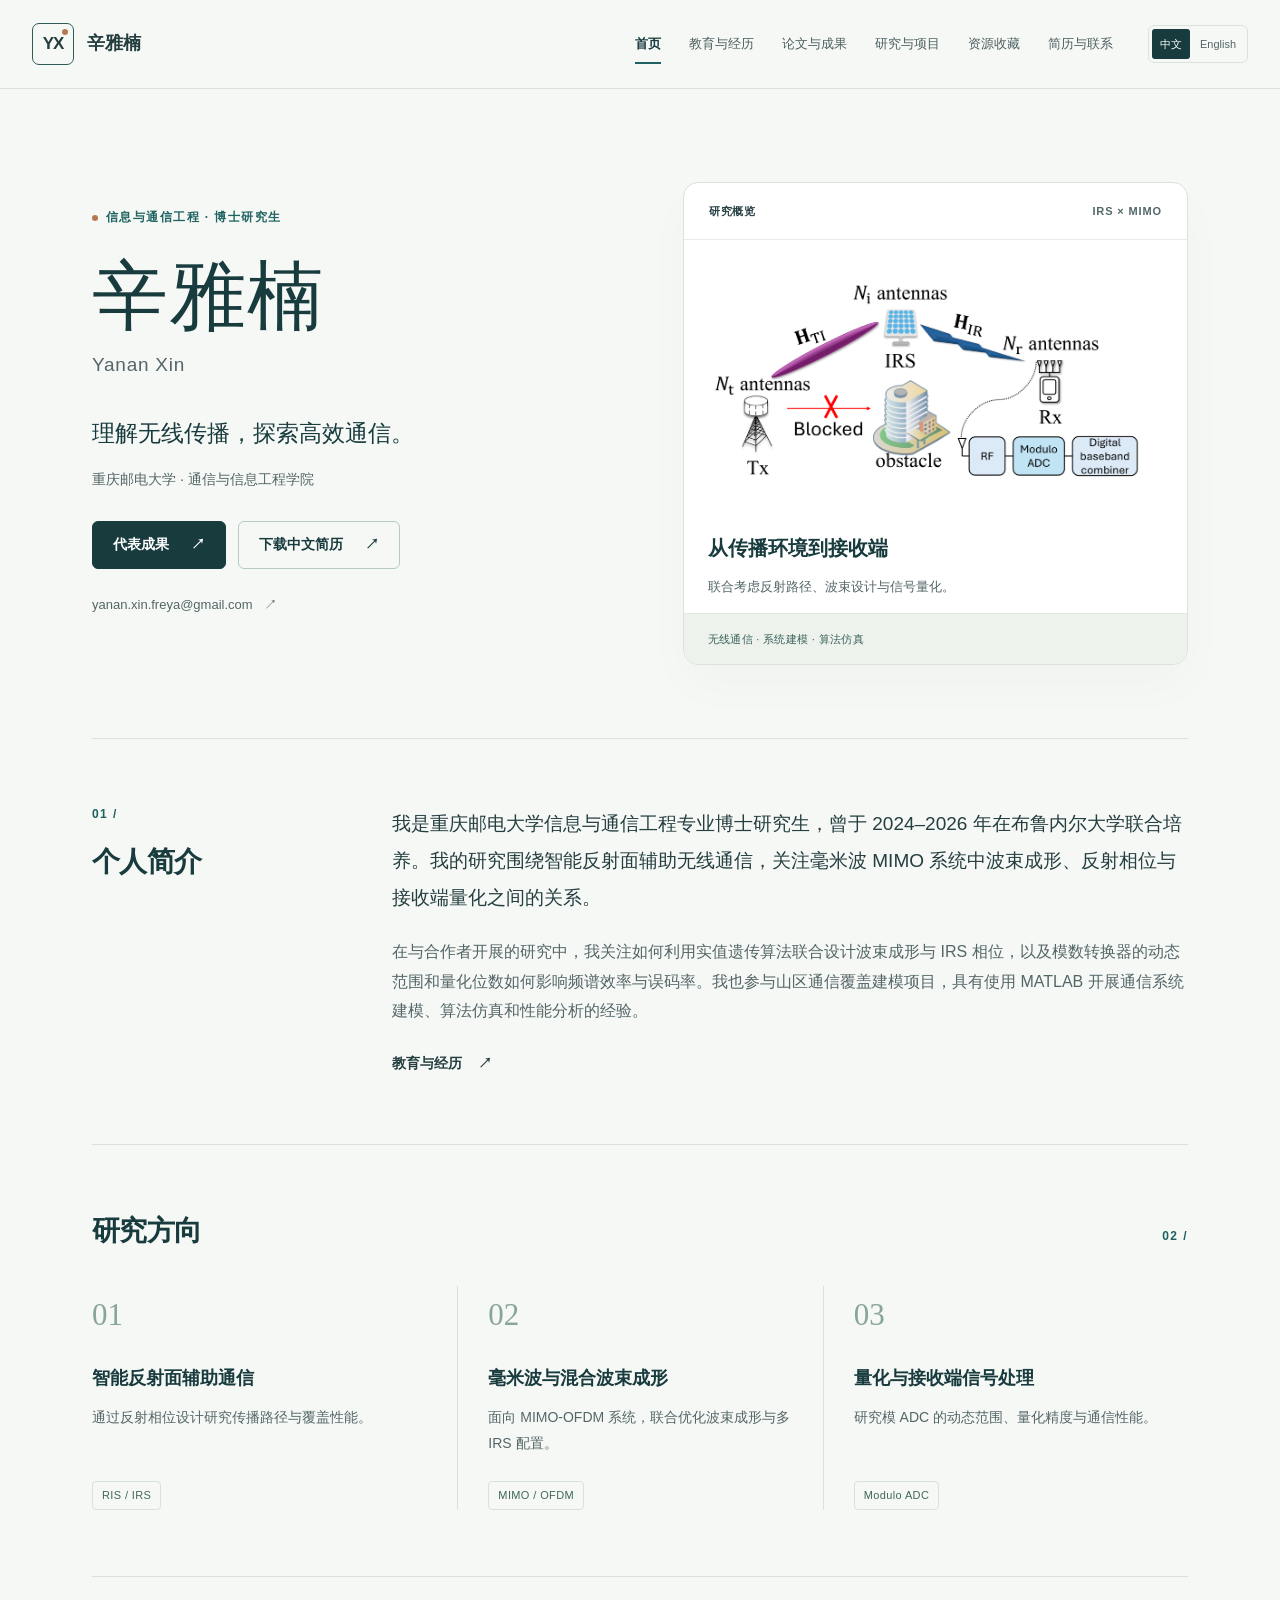
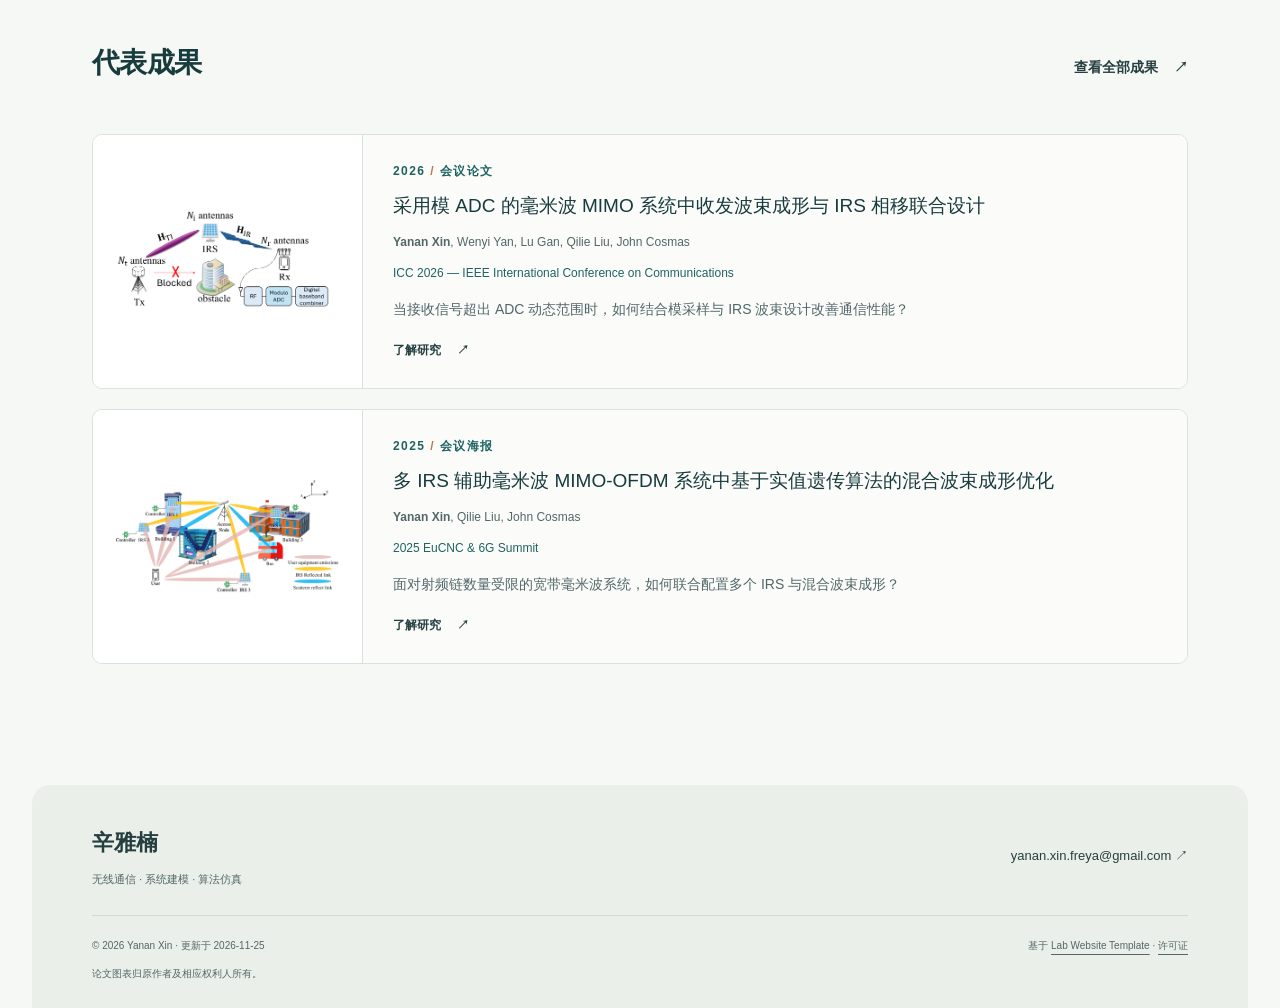
==== commit f571f6b6: "Add curated wireless system design resources" ====
--- a/index.html
+++ b/index.html
@@ -6,7 +6,7 @@
 <link rel="stylesheet" href="/assets/template.css"><link rel="stylesheet" href="/assets/site.css"><script src="/assets/site.js" defer></script><script type="application/ld+json">{"@context": "https://schema.org", "@type": "Person", "name": "Yanan Xin", "alternateName": "辛雅楠", "url": "https://yananxfreya.github.io", "sameAs": ["https://github.com/YananXFreya"], "affiliation": {"@type": "CollegeOrUniversity", "name": "Chongqing University of Posts and Telecommunications"}}</script></head>
 <body data-language="zh" data-page="home" data-root="true"><a class="skip-link" href="#main">跳至正文</a>
 <header class="site-header"><div class="header-inner"><a href="/zh/" class="brand" aria-label="辛雅楠 · 首页"><span class="monogram" aria-hidden="true">YX<span></span></span><span>辛雅楠</span></a>
-<button class="menu-toggle" aria-expanded="false" aria-controls="site-nav" aria-label="展开导航"><span></span><span></span></button><nav id="site-nav" class="site-nav" aria-label="主导航"><a href="/zh/" aria-current="page">首页</a><a href="/zh/education/">教育与经历</a><a href="/zh/publications/">论文与成果</a><a href="/zh/projects/">研究与项目</a><a href="/zh/contact/">简历与联系</a></nav><div class="language-switch" aria-label="语言"><a class="lang-link" href="/zh/" lang="zh" hreflang="zh" data-lang="zh" aria-current="true">中文</a><a class="lang-link" href="/en/" lang="en" hreflang="en" data-lang="en">English</a></div></div></header>
+<button class="menu-toggle" aria-expanded="false" aria-controls="site-nav" aria-label="展开导航"><span></span><span></span></button><nav id="site-nav" class="site-nav" aria-label="主导航"><a href="/zh/" aria-current="page">首页</a><a href="/zh/education/">教育与经历</a><a href="/zh/publications/">论文与成果</a><a href="/zh/projects/">研究与项目</a><a href="/zh/resources/">资源收藏</a><a href="/zh/contact/">简历与联系</a></nav><div class="language-switch" aria-label="语言"><a class="lang-link" href="/zh/" lang="zh" hreflang="zh" data-lang="zh" aria-current="true">中文</a><a class="lang-link" href="/en/" lang="en" hreflang="en" data-lang="en">English</a></div></div></header>
 <main id="main"><section class="hero"><div class="hero-copy"><div class="eyebrow"><span class="status-dot"></span>信息与通信工程 · 博士研究生</div>
       <h1>辛雅楠</h1><p class="name-sub">Yanan Xin</p>
       <p class="tagline">理解无线传播，探索高效通信。</p><p class="affiliation">重庆邮电大学 · 通信与信息工程学院</p>
@@ -26,4 +26,4 @@
       <h3 class="citation-title"><a href="/zh/publications/#multi-irs">多 IRS 辅助毫米波 MIMO-OFDM 系统中基于实值遗传算法的混合波束成形优化</a></h3>
       <div class="citation-authors"><strong>Yanan Xin</strong>, Qilie Liu, John Cosmas</div><div class="citation-details">2025 EuCNC &amp; 6G Summit</div>
       <p class="citation-description">面对射频链数量受限的宽带毫米波系统，如何联合配置多个 IRS 与混合波束成形？</p>
-      <a class="text-link" href="/zh/publications/#multi-irs">了解研究 <span aria-hidden="true">↗</span></a></div></article></div></section></main><footer class="site-footer"><div class="footer-main"><div><a class="footer-name" href="/zh/">辛雅楠</a><p>无线通信 · 系统建模 · 算法仿真</p></div><a href="mailto:yanan.xin.freya@gmail.com">yanan.xin.freya@gmail.com <span aria-hidden="true">↗</span></a></div><div class="footer-meta"><span>© 2026 Yanan Xin · 更新于 2026-11-22</span><span>基于 <a href="https://github.com/greenelab/lab-website-template">Lab Website Template</a> · <a href="/LICENSE.md">许可证</a></span></div><p class="rights">论文图表归原作者及相应权利人所有。</p></footer></body></html>+      <a class="text-link" href="/zh/publications/#multi-irs">了解研究 <span aria-hidden="true">↗</span></a></div></article></div></section></main><footer class="site-footer"><div class="footer-main"><div><a class="footer-name" href="/zh/">辛雅楠</a><p>无线通信 · 系统建模 · 算法仿真</p></div><a href="mailto:yanan.xin.freya@gmail.com">yanan.xin.freya@gmail.com <span aria-hidden="true">↗</span></a></div><div class="footer-meta"><span>© 2026 Yanan Xin · 更新于 2026-11-25</span><span>基于 <a href="https://github.com/greenelab/lab-website-template">Lab Website Template</a> · <a href="/LICENSE.md">许可证</a></span></div><p class="rights">论文图表归原作者及相应权利人所有。</p></footer></body></html>
--- a/assets/site.css
+++ b/assets/site.css
@@ -2,6 +2,25 @@
 :root{--title:Arial,"Microsoft YaHei","PingFang SC",sans-serif;--heading:var(--title);--body:var(--title);--ink:#183b3e;--muted:#536668;--line:#d9e2de;--paper:#f6f8f5;--accent:#b57951;--rounded:12px;--shadow:0 6px 24px #143d3b08;--spacing:1.85}
 [data-dark="false"]{--primary:#1e6361;--secondary:#dfebe4;--text:#253e40;--background:#fff;--background-alt:#f6f8f5;--gray:#536668;--overlay:#143d3b08}
 html{scroll-behavior:smooth;scroll-padding-top:110px}body{margin:0;background:var(--paper);color:var(--text);font-family:var(--body);font-size:16px;line-height:1.85;-webkit-font-smoothing:antialiased}a{color:inherit;text-decoration:none;text-underline-offset:5px}a:hover{color:var(--primary)}p{margin:0 0 1.1em}h1,h2,h3{color:var(--ink);font-weight:600;line-height:1.45;margin:0 0 .8em}h1{font-size:48px;letter-spacing:-.035em}h2{font-size:28px;letter-spacing:-.025em}h3{font-size:19px}img{display:block;width:100%;height:auto;max-width:100%}button{font:inherit}::selection{background:#c9dfd5}a:focus-visible,button:focus-visible{outline:3px solid #b57951;outline-offset:5px}strong{font-weight:700}main{max-width:1160px;margin:auto;padding:0 32px}main>section{padding:66px 0;border-bottom:1px solid var(--line)}main>section:last-child{border-bottom:0}main>section.page-heading{padding:66px 0 46px}.muted{color:var(--muted)}.eyebrow{font-size:12px;letter-spacing:.09em;font-weight:600;line-height:1.6;color:var(--primary)}html[lang="zh-CN"] .eyebrow{letter-spacing:.12em}.eyebrow span{color:var(--accent)}.lead{font-size:18px;max-width:760px;color:var(--muted);line-height:1.85}.text-link{font-weight:600;font-size:14px;display:inline-flex;gap:16px;align-items:center}.text-link:hover{text-decoration:underline}.button{display:inline-flex;align-items:center;justify-content:space-between;gap:22px;padding:12px 20px;min-height:48px;border:1px solid #b7cbc6;border-radius:6px;font-size:14px;font-weight:600;line-height:1.5;background:transparent;color:var(--ink);transition:background .2s,border-color .2s}.button.primary{background:var(--ink);color:white;border-color:var(--ink)}.button:hover{background:#e2ece6;border-color:#527a73;color:var(--ink)}.button.primary:hover{background:#255b5a;color:white}.actions{display:flex;flex-wrap:wrap;gap:12px}.skip-link{position:fixed;left:16px;top:-100px;z-index:1000;background:var(--ink);color:white;padding:12px}.skip-link:focus{top:10px}.site-header{position:sticky;top:0;z-index:50;background:#f6f8f5f5;backdrop-filter:blur(16px);border-bottom:1px solid var(--line)}.header-inner{max-width:1280px;margin:auto;padding:0 32px;min-height:88px;display:flex;align-items:center;gap:35px}.brand{display:flex;align-items:center;gap:13px;font-size:18px;font-weight:700;white-space:nowrap}.monogram{width:42px;height:42px;display:grid;place-items:center;border:1px solid #2e5b58;border-radius:7px;font-size:17px;position:relative;letter-spacing:-1px}.monogram span{position:absolute;width:6px;height:6px;background:var(--accent);border-radius:50%;top:5px;right:5px}.site-nav{display:flex;gap:28px;align-items:center;margin-left:auto}.site-nav>a{font-size:13px;position:relative;padding:30px 0;color:#4c6061;white-space:nowrap}.site-nav>a[aria-current="page"]{color:var(--ink);font-weight:700}.site-nav>a[aria-current="page"]:after{content:"";position:absolute;bottom:22px;left:0;right:0;height:2px;background:var(--primary)}.language-switch{display:flex;gap:2px;padding:3px;border:1px solid var(--line);border-radius:6px;flex-shrink:0}.lang-link{font-size:11px;padding:5px 8px;color:var(--muted);border-radius:3px}.lang-link[aria-current="true"]{background:var(--ink);color:#fff}.menu-toggle{display:none}.hero{display:grid;grid-template-columns:1.05fr 1fr;gap:60px;align-items:center;min-height:650px}.hero h1{font-size:76px;font-weight:500;line-height:1.2;margin:22px 0 6px;letter-spacing:.02em}.hero .name-sub{font-size:19px;letter-spacing:.04em;color:var(--muted);margin-bottom:32px}.hero .tagline{font-size:23px;font-weight:500;line-height:1.7;color:var(--ink);max-width:470px;margin-bottom:14px}.affiliation{font-size:14px;color:var(--muted);max-width:480px}.hero .actions{margin-top:28px}.hero-email{font-size:13px;display:inline-block;margin-top:24px;color:var(--muted);overflow-wrap:anywhere}.hero-email span{margin-left:8px}.status-dot{width:6px;height:6px;display:inline-block;background:#b57951;border-radius:50%;vertical-align:middle;margin-right:8px}.research-panel{background:#fff;border:1px solid var(--line);border-radius:15px;box-shadow:0 20px 50px #143d3b06;overflow:hidden;transform:translateY(10px)}.panel-top{padding:18px 25px;display:flex;justify-content:space-between;gap:14px;font-size:11px;font-weight:600;letter-spacing:.08em;border-bottom:1px solid #e6ece8}.panel-top span:last-child{color:var(--muted)}.research-panel figure{margin:28px 24px 0}.research-panel img{aspect-ratio:1.93;object-fit:contain;max-height:270px}.research-panel figcaption{color:var(--ink);font-weight:600;font-size:20px;margin:26px 0 8px}.research-panel>p{padding:0 24px;font-size:13px;color:var(--muted)}.panel-bottom{background:#edf2ed;border-top:1px solid #e1e9e3;padding:15px 24px;color:#3b625b;font-size:11px;letter-spacing:.03em}.section-split{display:grid;grid-template-columns:230px 1fr;gap:70px}.section-split h2{margin-top:5px}.section-split .eyebrow{display:block;margin-bottom:18px}.large-text{font-size:19px;line-height:1.95}.prose>p:last-of-type{color:var(--muted);font-size:16px}.prose .text-link{margin-top:8px}.section-title{display:flex;align-items:baseline;justify-content:space-between;gap:20px;margin-bottom:30px}.section-title h2{margin:0}.interest-grid{margin:34px 0 0;gap:0!important}.interest{padding:0 30px;border-left:1px solid var(--line)}.interest:first-child{padding-left:0;border:0}.interest:last-child{padding-right:0}.index{display:block;font-family:Georgia,serif;font-size:31px;color:#89a49a;margin-bottom:22px}.interest h3{font-size:18px}.interest p{color:var(--muted);font-size:14px;min-height:58px}.topic-tag{font-size:11px;display:inline-block;line-height:1.4;border:1px solid #d5e3db;border-radius:4px;padding:6px 9px;color:#41675c;letter-spacing:.035em}.citation{border:1px solid var(--line);box-shadow:none;margin:20px 0;border-radius:10px}.citation-image{width:270px;background:white;display:block;border-right:1px solid var(--line)}.citation-image img{padding:22px;object-fit:contain}.citation-text{gap:9px;padding:27px 30px;background:#fbfcfa}.citation-title{font-size:19px;line-height:1.65;margin:0}.citation-title a:hover{text-decoration:underline}.citation-authors{font-size:12px;color:var(--muted)}.citation-details{font-size:12px;color:var(--primary)}.citation-description{font-size:14px;line-height:1.85;margin:4px 0 7px}.citation .text-link{font-size:12px}.page-heading h1{margin:14px 0 14px}.page-heading p{margin-bottom:0}.timeline{position:relative;padding-left:28px;border-left:1px solid #b6cbc2}.timeline-item{position:relative;padding-bottom:48px}.timeline-item:last-child{padding-bottom:0}.timeline-item:before{content:"";position:absolute;left:-34px;top:7px;width:11px;height:11px;border:2px solid var(--paper);background:var(--primary);border-radius:50%;box-shadow:0 0 0 1px #9cbbb0}.timeline-date{font-size:12px;font-weight:600;letter-spacing:.05em;color:var(--primary);margin-bottom:11px}.timeline-item h3,.visit h3{font-size:23px;margin-bottom:8px}.degree{font-weight:600;margin-bottom:9px}.timeline-item p:not(.degree),.visit p:not(.degree){font-size:14px;color:var(--muted)}.visit{background:#eaf0ea;border:1px solid var(--line);padding:28px;border-radius:10px}.skill-list{display:grid;grid-template-columns:1fr 1fr;gap:35px}.skill-list h3{font-size:17px}.skill-list p{font-size:14px;color:var(--muted)}.paper-nav{display:flex;gap:30px;padding:24px 0;border-bottom:1px solid var(--line);font-size:13px;font-weight:600}.paper-nav a{display:inline-flex;gap:12px}.publication{padding:58px 0;border-bottom:1px solid var(--line);scroll-margin-top:105px}.publication-header{max-width:950px}.publication h2{font-size:28px;line-height:1.6;margin:12px 0 15px}.original-title{font-size:15px;line-height:1.7;color:var(--muted)}.authors{font-size:14px;margin-bottom:12px}.venue{font-size:15px;color:var(--primary);font-weight:600;margin-bottom:5px}.publication-header .muted,.doi{font-size:13px;margin-bottom:5px;overflow-wrap:anywhere}.doi a{text-decoration:underline}.publication-header .actions{margin:23px 0 34px}.publication-header .button{font-size:12px;min-height:43px}.research-summary{display:grid;grid-template-columns:repeat(3,minmax(0,1fr));gap:30px;border-top:1px solid var(--line);padding-top:30px}.research-summary h3{font-size:15px}.research-summary p{font-size:14px;line-height:1.95;color:var(--muted)}.figure-heading{font-size:17px;margin-top:28px;margin-bottom:22px}.figure-grid{display:grid;grid-template-columns:1fr 1fr;gap:30px}.figure-grid figure{margin:0;border:1px solid var(--line);border-radius:10px;background:white;overflow:hidden}.figure-grid figure>a{display:flex;align-items:center;justify-content:center;height:330px;padding:25px}.figure-grid img{width:100%;height:100%;object-fit:contain}.figure-grid figcaption{padding:19px 24px;background:#eef3ee;font-size:12px;line-height:1.9;color:#47605d;border-top:1px solid var(--line)}.editorial-note{padding:28px 0 45px;font-size:12px;color:var(--muted)}main>section.projects{padding-top:0}.project{display:grid;grid-template-columns:90px 1fr;gap:35px;padding:42px 0;border-bottom:1px solid var(--line)}.project:last-child{border:0;padding-bottom:0}.project-number{font:40px/1.5 Georgia,serif;color:#8eaa9e}.project h2{font-size:25px;margin:10px 0}.project-category{font-size:13px;color:var(--primary);margin-bottom:20px}.project>div>p:not(.project-category){max-width:800px;font-size:15px}.project-outcome{color:var(--muted)}.contact-grid{display:grid;grid-template-columns:1fr 1fr;gap:60px}.cv-panel{background:#e7eee6;border:1px solid #d6e0d5;border-radius:12px;padding:34px;position:relative}.cv-panel h2{margin-top:15px}.cv-panel p{font-size:14px;color:#47605d;position:relative;z-index:1}.cv-mark{font:70px/1 Georgia,serif;color:#809e87;display:flex;align-items:end;gap:20px;margin:35px 0}.cv-mark span{font:11px/1.6 Arial,sans-serif;letter-spacing:.14em;border-bottom:1px solid #809e87;padding:0 30px 3px 0}.cv-downloads{display:flex;flex-direction:column;gap:12px}.contact-info{padding:10px 0}.contact-info>p{color:var(--muted);font-size:15px}.contact-info dl{margin:30px 0}.contact-info dt{font-size:12px;color:var(--muted);margin-bottom:6px}.contact-info dd{font-size:16px;margin:0 0 25px;overflow-wrap:anywhere}.contact-info dd a{text-decoration:underline;text-decoration-color:#b6cbc2}.site-footer{max-width:1216px;margin:35px auto 0;padding:38px 60px 24px;background:#eaf0e9;border-radius:18px 18px 0 0}.footer-main{display:flex;justify-content:space-between;align-items:center;gap:20px;padding-bottom:25px;border-bottom:1px solid #cfdcd2}.footer-name{font-size:22px;font-weight:600}.footer-main p{font-size:11px;color:var(--muted);margin:6px 0 0}.footer-main>a{font-size:13px;overflow-wrap:anywhere}.footer-meta{display:flex;flex-wrap:wrap;justify-content:space-between;gap:14px;font-size:10px;color:var(--muted);margin-top:21px}.footer-meta a{text-decoration:underline}.rights{font-size:10px;color:var(--muted);margin:10px 0 0}html[lang="en"] .hero h1{font-family:Georgia,serif;font-size:78px;letter-spacing:-.05em}html[lang="en"] .hero .tagline{font-size:23px;line-height:1.5}html[lang="en"] .name-sub{font-size:13px;letter-spacing:.01em}html[lang="en"] .hero .eyebrow{font-size:10px;letter-spacing:.035em}html[lang="en"] .interest p{min-height:78px}
+/* Curated resources share the site's typography and green palette. */
+main>section.resource-group{padding-top:0;scroll-margin-top:110px}
+.resource-card{border:1px solid var(--line);border-radius:12px;background:#fbfcfa;padding:32px;scroll-margin-top:110px}
+.resource-card+.resource-card{margin-top:24px}
+.resource-card h3{font-size:26px;line-height:1.5;margin:0 0 8px}
+.resource-card h3 a:hover{text-decoration:underline}
+.resource-card p{font-size:16px;max-width:850px}
+.resource-card .resource-type{font-size:14px;color:var(--primary);margin:0 0 12px;font-weight:600}
+.resource-card .resource-original{font-size:16px;color:var(--muted);margin:0 0 20px}
+.resource-card .resource-meta{font-size:14px;color:var(--muted);margin:0 0 24px}
+.resource-use{color:var(--muted)}
+.resource-tags{display:flex;flex-wrap:wrap;gap:8px;list-style:none;padding:0;margin:22px 0 26px}
+.resource-tags .topic-tag{font-size:14px;margin:0}
+.resource-card .button{font-size:14px}
+.resource-links{display:flex;flex-wrap:wrap;gap:12px 24px;align-items:baseline;margin-top:28px;padding-top:22px;border-top:1px solid var(--line);font-size:14px}
+.resource-links>span{color:var(--muted)}
+.resource-links>a{text-decoration:underline;text-underline-offset:4px}
+.resource-note{font-size:14px;color:var(--muted);margin:0 0 32px}
+@media(max-width:700px){.resource-card{padding:22px}.resource-card h3{font-size:23px}.resource-links>span{flex-basis:100%}.site-nav{flex-wrap:wrap;justify-content:flex-start;column-gap:20px;row-gap:0}}
 @container (max-width:800px){.citation-image{height:230px;width:auto;border-right:0;border-bottom:1px solid var(--line)}}
 @media(min-width:751px){.interest-grid{--repeat:3}}
 @media(max-width:1100px){.header-inner{gap:20px;padding:0 25px}.site-nav{gap:18px}.site-nav>a{font-size:12px}.hero{gap:35px}.hero h1{font-size:66px}.section-split{grid-template-columns:180px 1fr;gap:45px}.contact-grid{gap:40px}html[lang="en"] .hero h1{font-size:65px}}
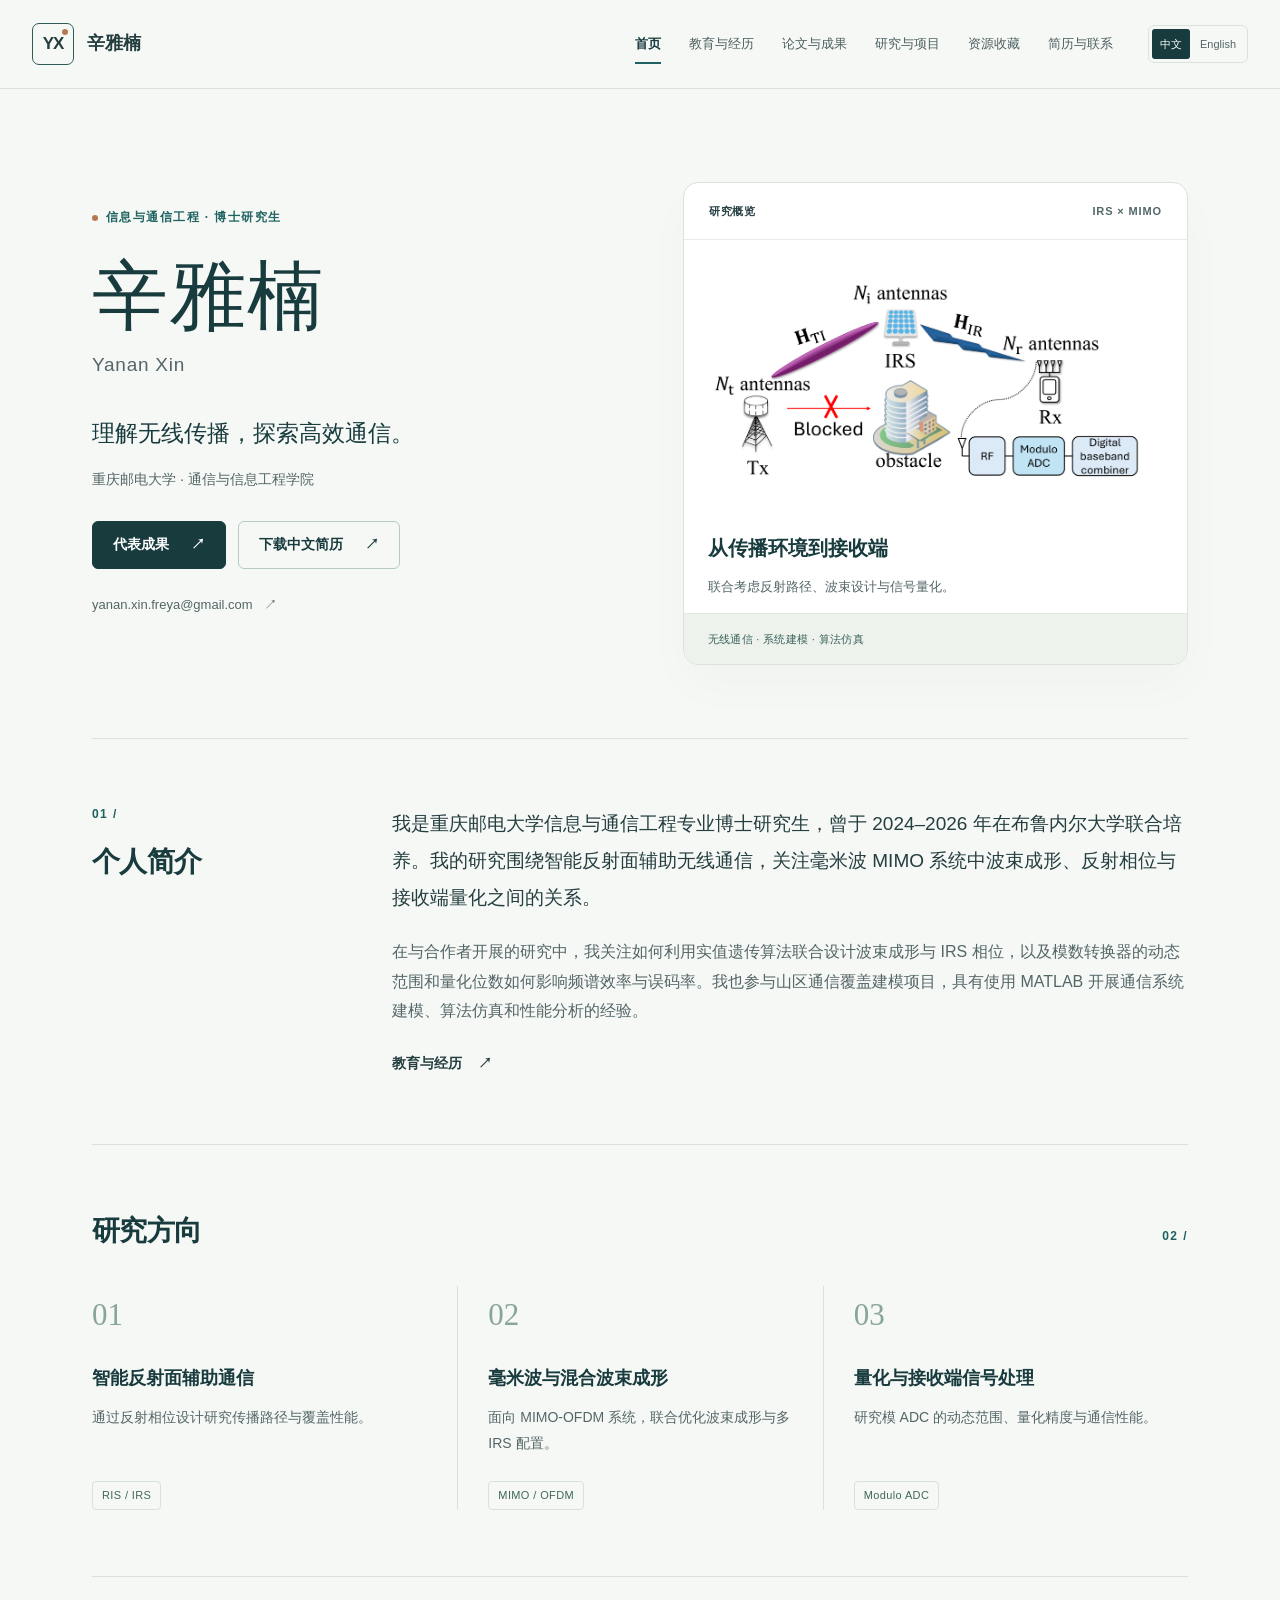
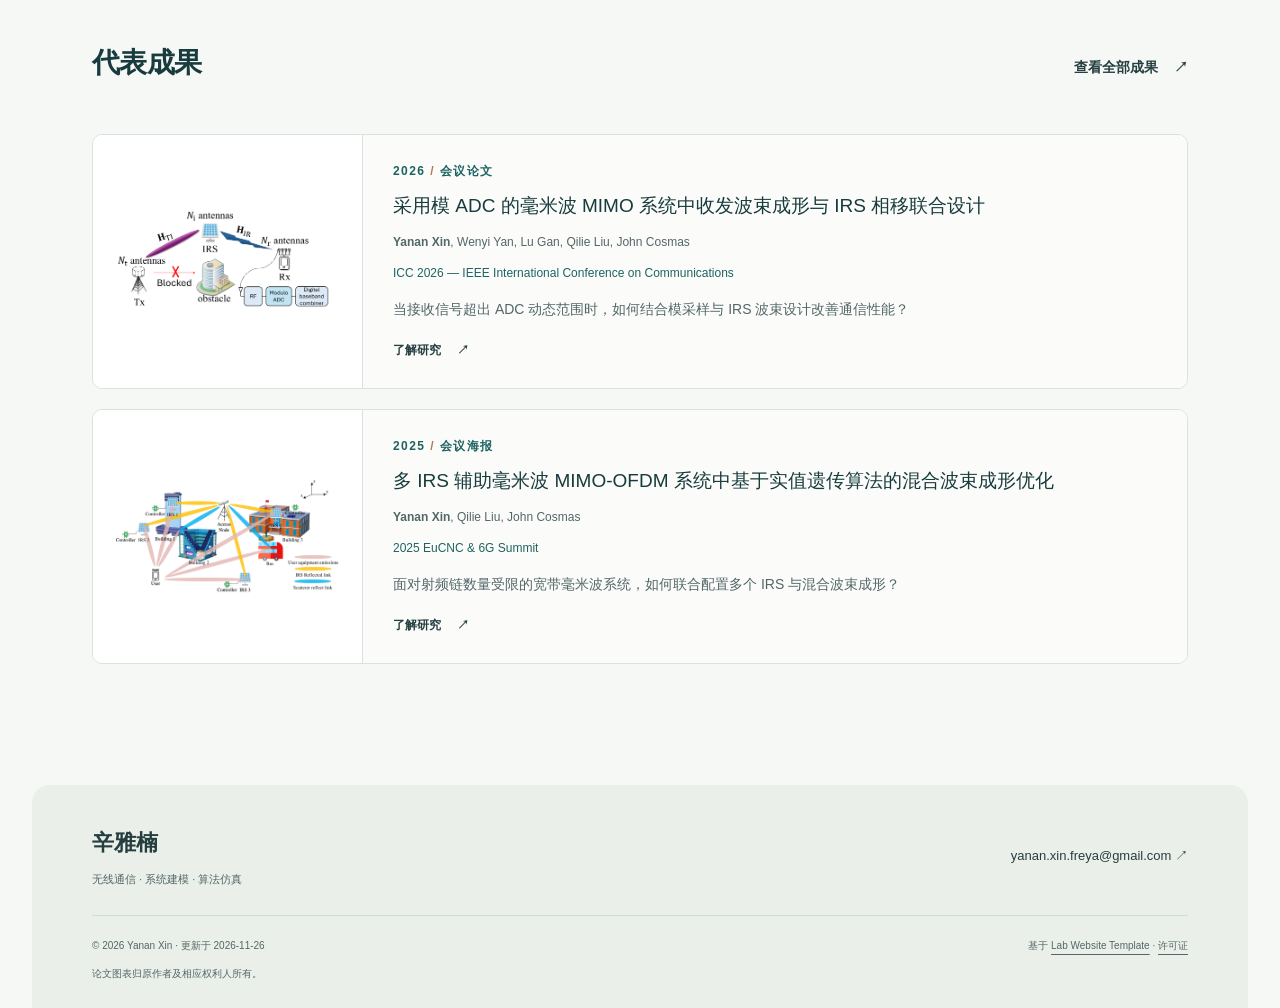
==== commit dc558512: "Add math standards and communication resources" ====
--- a/index.html
+++ b/index.html
@@ -26,4 +26,4 @@
       <h3 class="citation-title"><a href="/zh/publications/#multi-irs">多 IRS 辅助毫米波 MIMO-OFDM 系统中基于实值遗传算法的混合波束成形优化</a></h3>
       <div class="citation-authors"><strong>Yanan Xin</strong>, Qilie Liu, John Cosmas</div><div class="citation-details">2025 EuCNC &amp; 6G Summit</div>
       <p class="citation-description">面对射频链数量受限的宽带毫米波系统，如何联合配置多个 IRS 与混合波束成形？</p>
-      <a class="text-link" href="/zh/publications/#multi-irs">了解研究 <span aria-hidden="true">↗</span></a></div></article></div></section></main><footer class="site-footer"><div class="footer-main"><div><a class="footer-name" href="/zh/">辛雅楠</a><p>无线通信 · 系统建模 · 算法仿真</p></div><a href="mailto:yanan.xin.freya@gmail.com">yanan.xin.freya@gmail.com <span aria-hidden="true">↗</span></a></div><div class="footer-meta"><span>© 2026 Yanan Xin · 更新于 2026-11-25</span><span>基于 <a href="https://github.com/greenelab/lab-website-template">Lab Website Template</a> · <a href="/LICENSE.md">许可证</a></span></div><p class="rights">论文图表归原作者及相应权利人所有。</p></footer></body></html>+      <a class="text-link" href="/zh/publications/#multi-irs">了解研究 <span aria-hidden="true">↗</span></a></div></article></div></section></main><footer class="site-footer"><div class="footer-main"><div><a class="footer-name" href="/zh/">辛雅楠</a><p>无线通信 · 系统建模 · 算法仿真</p></div><a href="mailto:yanan.xin.freya@gmail.com">yanan.xin.freya@gmail.com <span aria-hidden="true">↗</span></a></div><div class="footer-meta"><span>© 2026 Yanan Xin · 更新于 2026-11-26</span><span>基于 <a href="https://github.com/greenelab/lab-website-template">Lab Website Template</a> · <a href="/LICENSE.md">许可证</a></span></div><p class="rights">论文图表归原作者及相应权利人所有。</p></footer></body></html>
